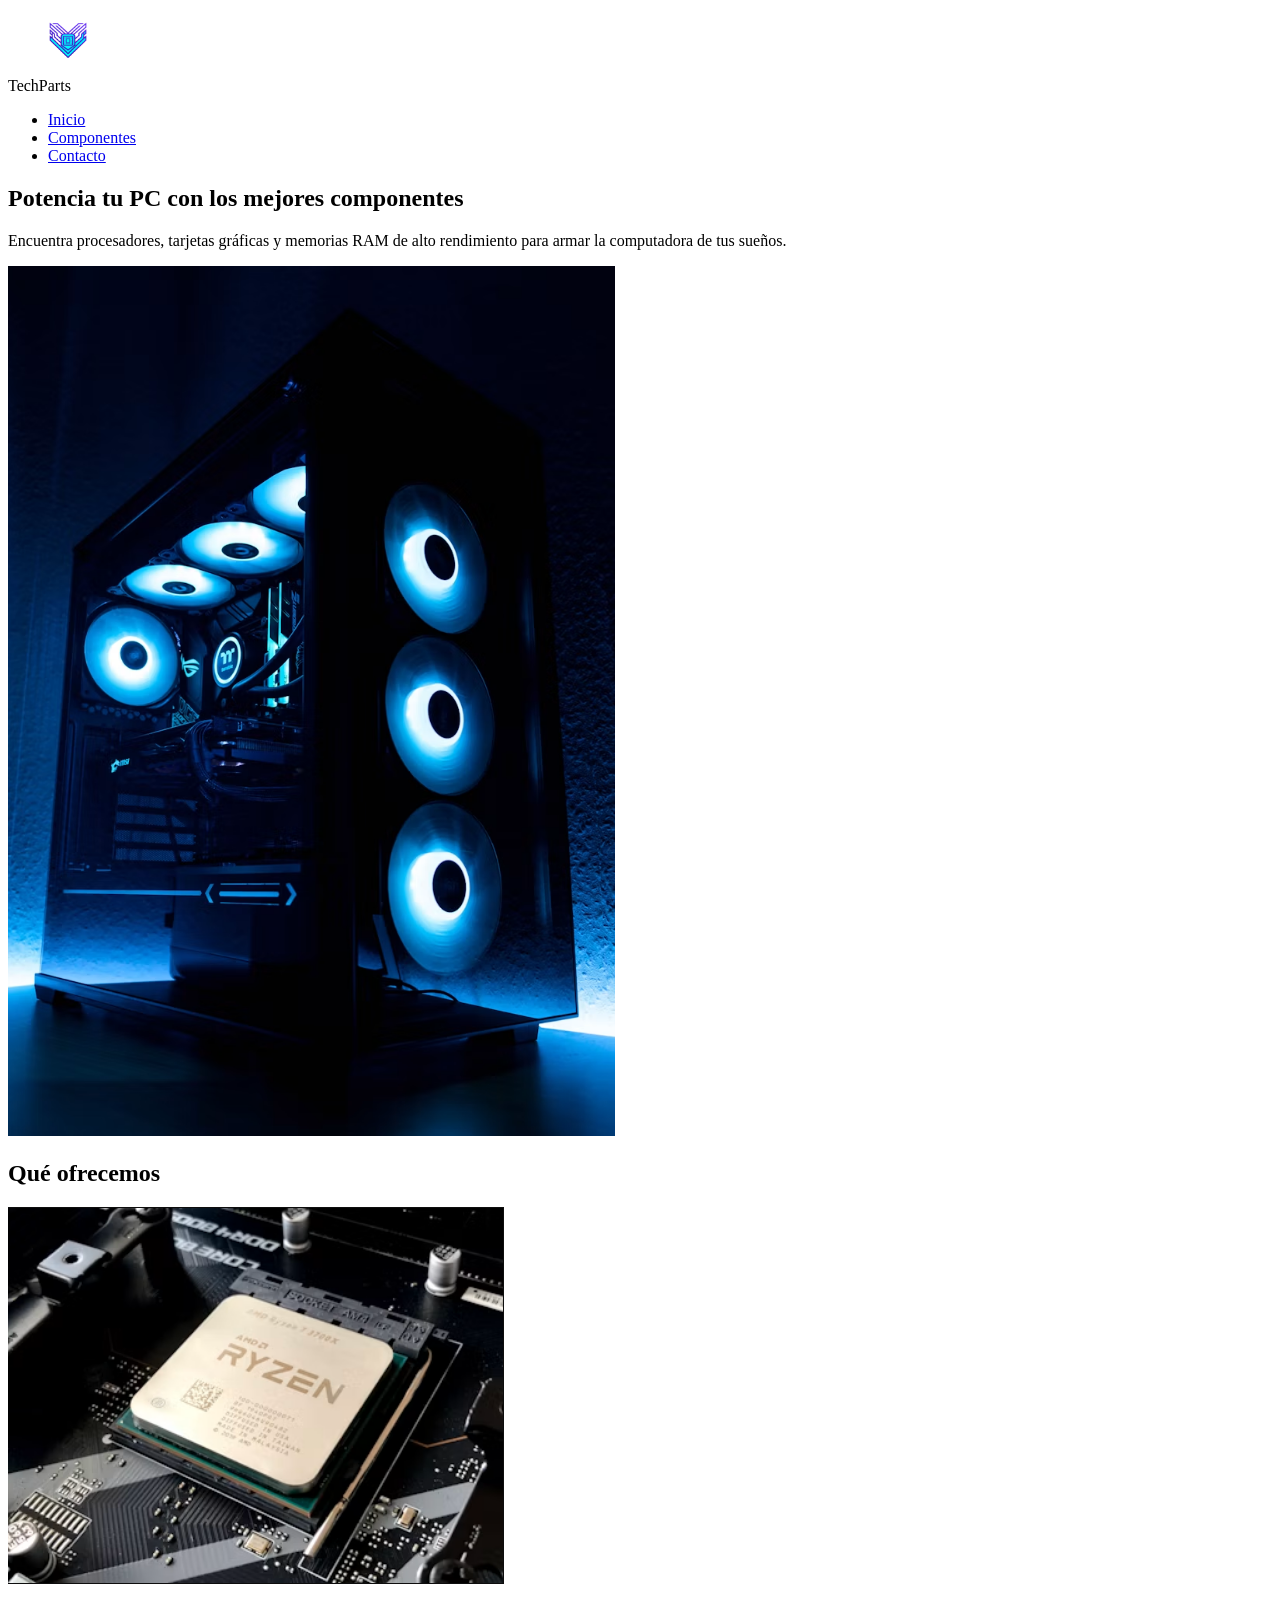
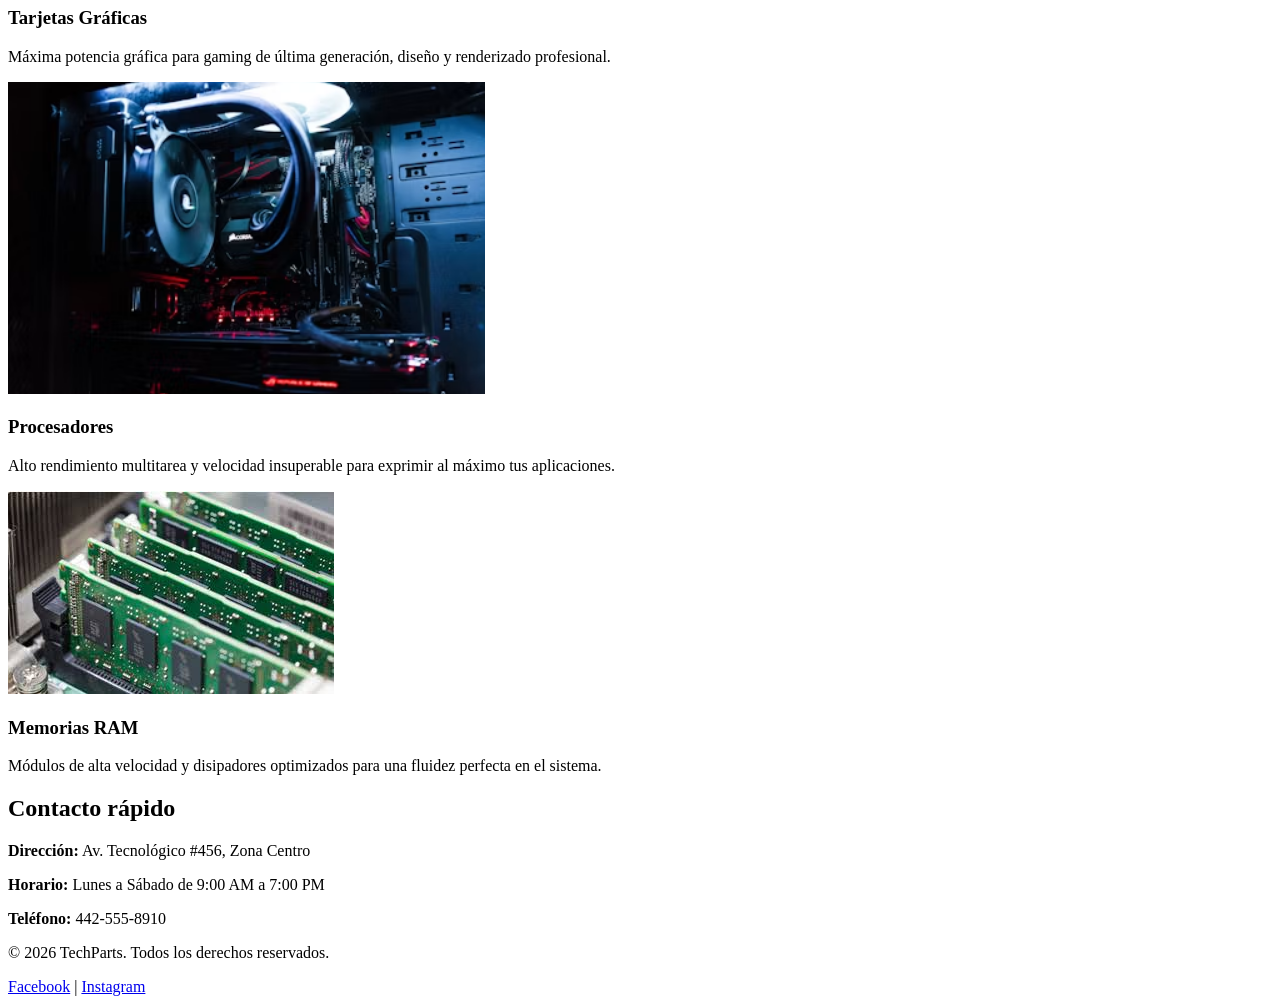
==== index.html @ ab0c5334 "Subir página web básica" ====
<!DOCTYPE html>
<html lang="es">
<head>
    <meta charset="UTF-8">
    <meta name="viewport" content="width=device-width, initial-scale=1.0">
    <title> SupportTech </title>
    <link rel="stylesheet" href="style.css">
</head>
<body>

    <header>
        <a href="index.html">
            <img src="logo tech.png" alt="Logo TechParts" width="120">
        </a>
        <div class="logo">TechParts</div>
        <nav>
            <ul>
                <li><a href="#">Inicio</a></li>
                <li><a href="#">Componentes</a></li>
                <li><a href="#">Contacto</a></li>
            </ul>
        </nav>
    </header>

    <main>
        <section class="hero">
            <h1>Potencia tu PC con los mejores componentes</h1>
            <p>Encuentra procesadores, tarjetas gráficas y memorias RAM de alto rendimiento para armar la computadora de tus sueños.</p>
            <img src="pc1.png" alt="Componentes de PC">
        </section>

        <section class="servicios">
            <h2>Qué ofrecemos</h2>
            <div class="tarjetas">
                <div class="tarjeta">
                    <img src="procesador.png" alt="Tarjetas Gráficas">
                    <h3>Tarjetas Gráficas</h3>
                    <p>Máxima potencia gráfica para gaming de última generación, diseño y renderizado profesional.</p>
                </div>
                <div class="tarjeta">
                    <img src="pc2.png" alt="Procesadores">
                    <h3>Procesadores</h3>
                    <p>Alto rendimiento multitarea y velocidad insuperable para exprimir al máximo tus aplicaciones.</p>
                </div>
                <div class="tarjeta">
                    <img src="ram.jpg" alt="Memorias RAM">
                    <h3>Memorias RAM</h3>
                    <p>Módulos de alta velocidad y disipadores optimizados para una fluidez perfecta en el sistema.</p>
                </div>
            </div>
        </section>

        <section class="contacto">
            <h2>Contacto rápido</h2>
            <p><strong>Dirección:</strong> Av. Tecnológico #456, Zona Centro</p>
            <p><strong>Horario:</strong> Lunes a Sábado de 9:00 AM a 7:00 PM</p>
            <p><strong>Teléfono:</strong> 442-555-8910</p>
        </section>
    </main>

    <footer>
        <p>&copy; 2026 TechParts. Todos los derechos reservados.</p>
        <div class="redes">
            <a href="#">Facebook</a> | <a href="#">Instagram</a>
        </div>
    </footer>

</body>
</html>
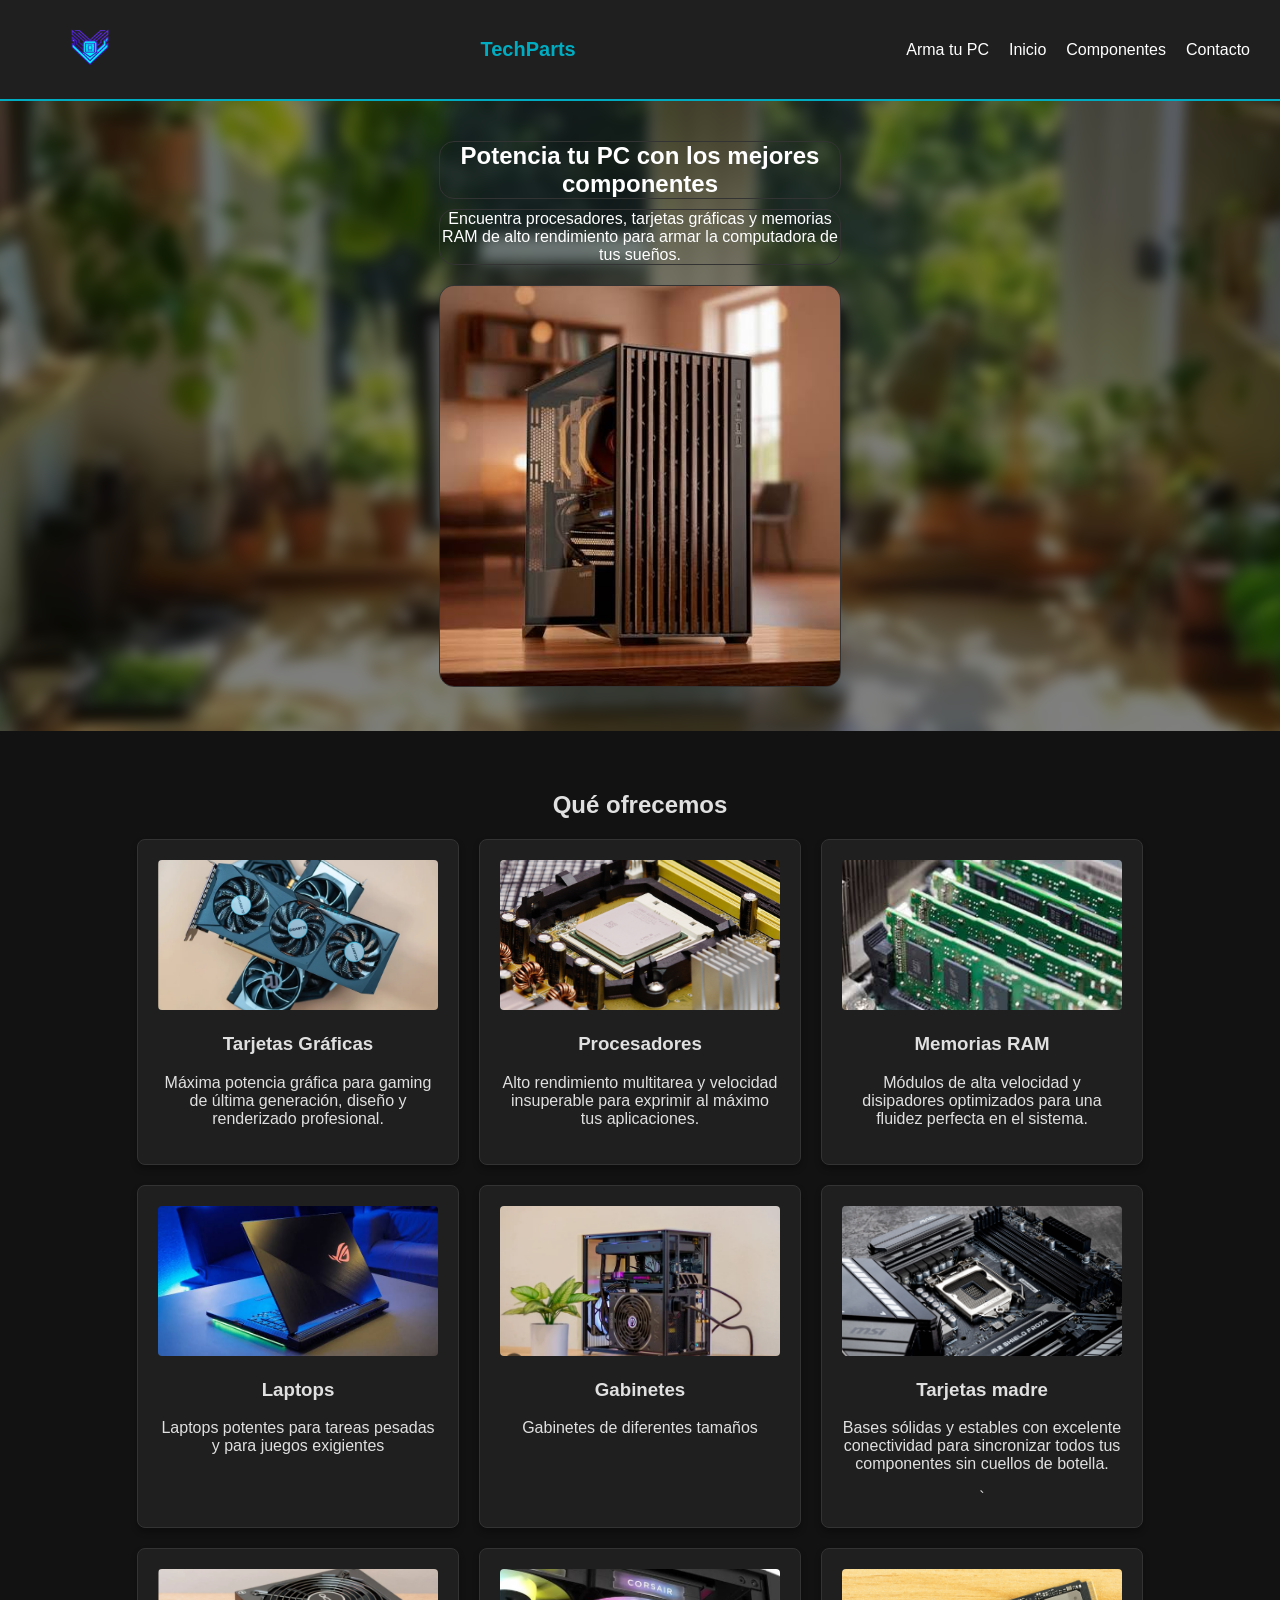
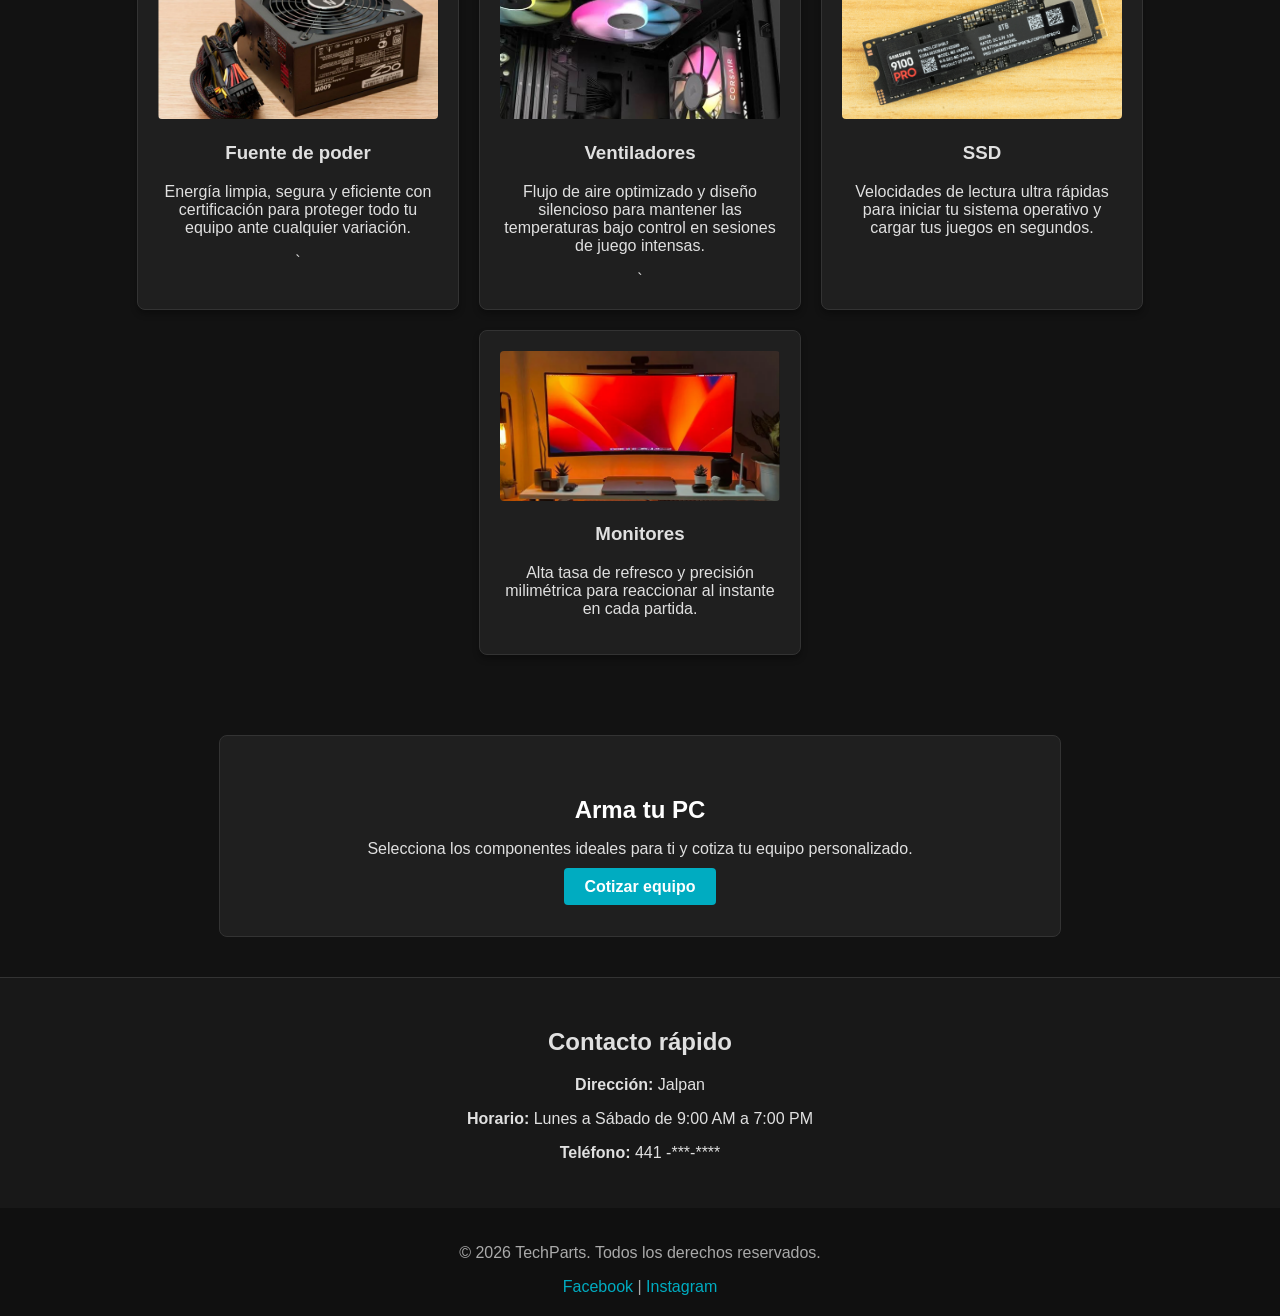
==== commit 15f2e051: "Actualizar diseño, estilos y nuevos componentes visuales" ====
--- a/index.html
+++ b/index.html
@@ -1,6 +1,7 @@
 <!DOCTYPE html>
 <html lang="es">
 <head>
+    <link rel="icon" type="image/png" href="logo tech.png">
     <meta charset="UTF-8">
     <meta name="viewport" content="width=device-width, initial-scale=1.0">
     <title> SupportTech </title>
@@ -15,9 +16,11 @@
         <div class="logo">TechParts</div>
         <nav>
             <ul>
+                <li><a href="#">Arma tu PC</a></li>
                 <li><a href="#">Inicio</a></li>
                 <li><a href="#">Componentes</a></li>
                 <li><a href="#">Contacto</a></li>
+                
             </ul>
         </nav>
     </header>
@@ -26,19 +29,19 @@
         <section class="hero">
             <h1>Potencia tu PC con los mejores componentes</h1>
             <p>Encuentra procesadores, tarjetas gráficas y memorias RAM de alto rendimiento para armar la computadora de tus sueños.</p>
-            <img src="pc1.png" alt="Componentes de PC">
+            <img src="mainpage.jpg" alt="Componentes de PC">
         </section>
 
         <section class="servicios">
-            <h2>Qué ofrecemos</h2>
+            <h2>Qué ofrecemos </h2>
             <div class="tarjetas">
                 <div class="tarjeta">
-                    <img src="procesador.png" alt="Tarjetas Gráficas">
+                    <img src="GPU.png" alt="Tarjetas Gráficas">
                     <h3>Tarjetas Gráficas</h3>
                     <p>Máxima potencia gráfica para gaming de última generación, diseño y renderizado profesional.</p>
                 </div>
                 <div class="tarjeta">
-                    <img src="pc2.png" alt="Procesadores">
+                    <img src="Procesador.jpg" alt="Procesadores">
                     <h3>Procesadores</h3>
                     <p>Alto rendimiento multitarea y velocidad insuperable para exprimir al máximo tus aplicaciones.</p>
                 </div>
@@ -47,14 +50,59 @@
                     <h3>Memorias RAM</h3>
                     <p>Módulos de alta velocidad y disipadores optimizados para una fluidez perfecta en el sistema.</p>
                 </div>
+                <div class="tarjeta">
+                 <img src="laptop.jpg" alt="Laptops">
+                 <h3>Laptops</h3>
+                 <P>Laptops potentes para tareas pesadas y para juegos exigientes </P>  
+                </div>
+                <div class="tarjeta">
+                    <img src="gabinete2.png" alt="Gabinetes">
+                    <h3>Gabinetes</h3>
+                    <p> Gabinetes de diferentes tamaños</p>
+                    </div>
+                     <div class="tarjeta">
+                    <img src="motherboardjpg.jpg" alt="Tarjetas madre">
+                    <h3>Tarjetas madre</h3>
+                    <p> Bases sólidas y estables con excelente conectividad para sincronizar todos tus componentes sin cuellos de botella.</p>`    
+                    </div>
+                    <div class="tarjeta">
+                    <img src="fuentedepoder.png" alt="Fuente de poder">
+                    <h3>Fuente de poder</h3>
+                    <p> Energía limpia, segura y eficiente con certificación para proteger todo tu equipo ante cualquier variación.</p>`    
+                    </div>
+                    <div class="tarjeta">
+                    <img src="ventiladoresjpg.jpg" alt="Ventiladores">
+                    <h3>Ventiladores</h3>
+                    <p> Flujo de aire optimizado y diseño silencioso para mantener las temperaturas bajo control en sesiones de juego intensas.</p>`    
+                    </div>
+                     <div class="tarjeta">
+                    <img src="SSD.jpg" alt="SSD">
+                    <h3>SSD</h3>
+                    <p> Velocidades de lectura ultra rápidas para iniciar tu sistema operativo y cargar tus juegos en segundos.</p>  
+                    </div>
+                       <div class="tarjeta">
+                    <img src="monitor.png" alt="Monitores">
+                    <h3>Monitores</h3>
+                    <p> Alta tasa de refresco y precisión milimétrica para reaccionar al instante en cada partida.</p>  
+                    </div>
+
+
+
+
             </div>
         </section>
 
+        <section class="armatupc">
+    <h2>Arma tu PC</h2>
+    <p>Selecciona los componentes ideales para ti y cotiza tu equipo personalizado.</p>
+    <a href="#" class="btn-cotizar">Cotizar equipo</a>
+</section>
+
         <section class="contacto">
             <h2>Contacto rápido</h2>
-            <p><strong>Dirección:</strong> Av. Tecnológico #456, Zona Centro</p>
+            <p><strong>Dirección:</strong> Jalpan </p>
             <p><strong>Horario:</strong> Lunes a Sábado de 9:00 AM a 7:00 PM</p>
-            <p><strong>Teléfono:</strong> 442-555-8910</p>
+            <p><strong>Teléfono:</strong> 441 -***-****</p>
         </section>
     </main>
 
--- a/style.css
+++ b/style.css
@@ -0,0 +1,167 @@
+body {
+    font-family: Arial, sans-serif;
+    margin: 0;
+    padding: 0;
+    background-color: #121212;
+    color: #e0e0e0;
+}
+
+header {
+    background-color: #1f1f1f;
+    color: white;
+    display: flex;
+    justify-content: space-between;
+    align-items: center;
+    padding: 15px 30px;
+    border-bottom: 2px solid #00acc1;
+}
+
+header .logo {
+    font-size: 20px;
+    font-weight: bold;
+    color: #00acc1;
+}
+
+header nav ul {
+    list-style: none;
+    margin: 0;
+    padding: 0;
+    display: flex;
+    gap: 20px;
+}
+
+header nav ul li a {
+    color: white;
+    text-decoration: none;
+}
+
+header nav ul li a:hover {
+    color: #00acc1;
+}
+
+.hero {
+    position: relative;
+    color: white;
+    text-align: center;
+    padding: 30px 20px;
+    overflow: hidden;
+}
+
+.hero::before {
+    content: "";
+    position: absolute;
+    top: 0;
+    left: 0;
+    width: 100%;
+    height: 100%;
+    background-image: url('setupblur.jpg');
+    background-size: cover;
+    background-position: center;
+    filter: blur(6px);
+    transform: scale(1.1);
+    z-index: 1;
+}
+
+.hero h1, .hero p, .hero img {
+    max-width: 400px;
+    width: 100%;
+    border-radius: 15px;
+    margin: 10px auto;
+    border: 1px solid #333;
+    position: relative;
+    z-index: 2;
+}
+
+.hero::after {
+    content: "";
+    position: absolute;
+    top: 0;
+    left: 0;
+    width: 100%;
+    height: 100%;
+    background-color: rgba(0, 0, 0, 0.5); 
+    z-index: 1;
+}
+
+.servicios {
+    padding: 40px 20px;
+    text-align: center;
+}
+
+.tarjetas {
+    display: flex;
+    justify-content: center;
+    gap: 20px;
+    flex-wrap: wrap;
+    margin-top: 20px;
+    text-align: center;
+}
+
+.tarjeta {
+    background: #1f1f1f;
+    padding: 20px;
+    border-radius: 8px;
+    width: 280px;
+    border: 1px solid #333;
+    box-shadow: 0 4px 6px rgba(0,0,0,0.3);
+    text-align: center;
+}
+
+.tarjeta img {
+    width: 100%;
+    height: 150px;
+    object-fit: cover;
+    border-radius: 4px;
+    text-align: center;
+}
+
+.contacto {
+    background-color: #181818;
+    padding: 30px;
+    text-align: center;
+    border-top: 1px solid #333;
+}
+
+footer {
+    background-color: #101010;
+    color: #aaa;
+    text-align: center;
+    padding: 20px;
+}
+
+footer a {
+    color: #00acc1;
+    text-decoration: none;
+}
+.armatupc {
+    background-color: #1f1f1f;
+    text-align: center;
+    padding: 40px 20px;
+    margin: 40px auto;
+    border-radius: 8px;
+    border: 1px solid #333;
+    max-width: 800px;
+}
+
+.armatupc h2 {
+    color: white;
+    margin-bottom: 10px;
+}
+
+.armatupc p {
+    color: #e0e0e0;
+    margin-bottom: 20px;
+}
+
+.btn-cotizar {
+    background-color: #00acc1;
+    color: white;
+    padding: 10px 20px;
+    text-decoration: none;
+    border-radius: 4px;
+    font-weight: bold;
+}
+
+.btn-cotizar:hover {
+    background-color: #00838f;
+}
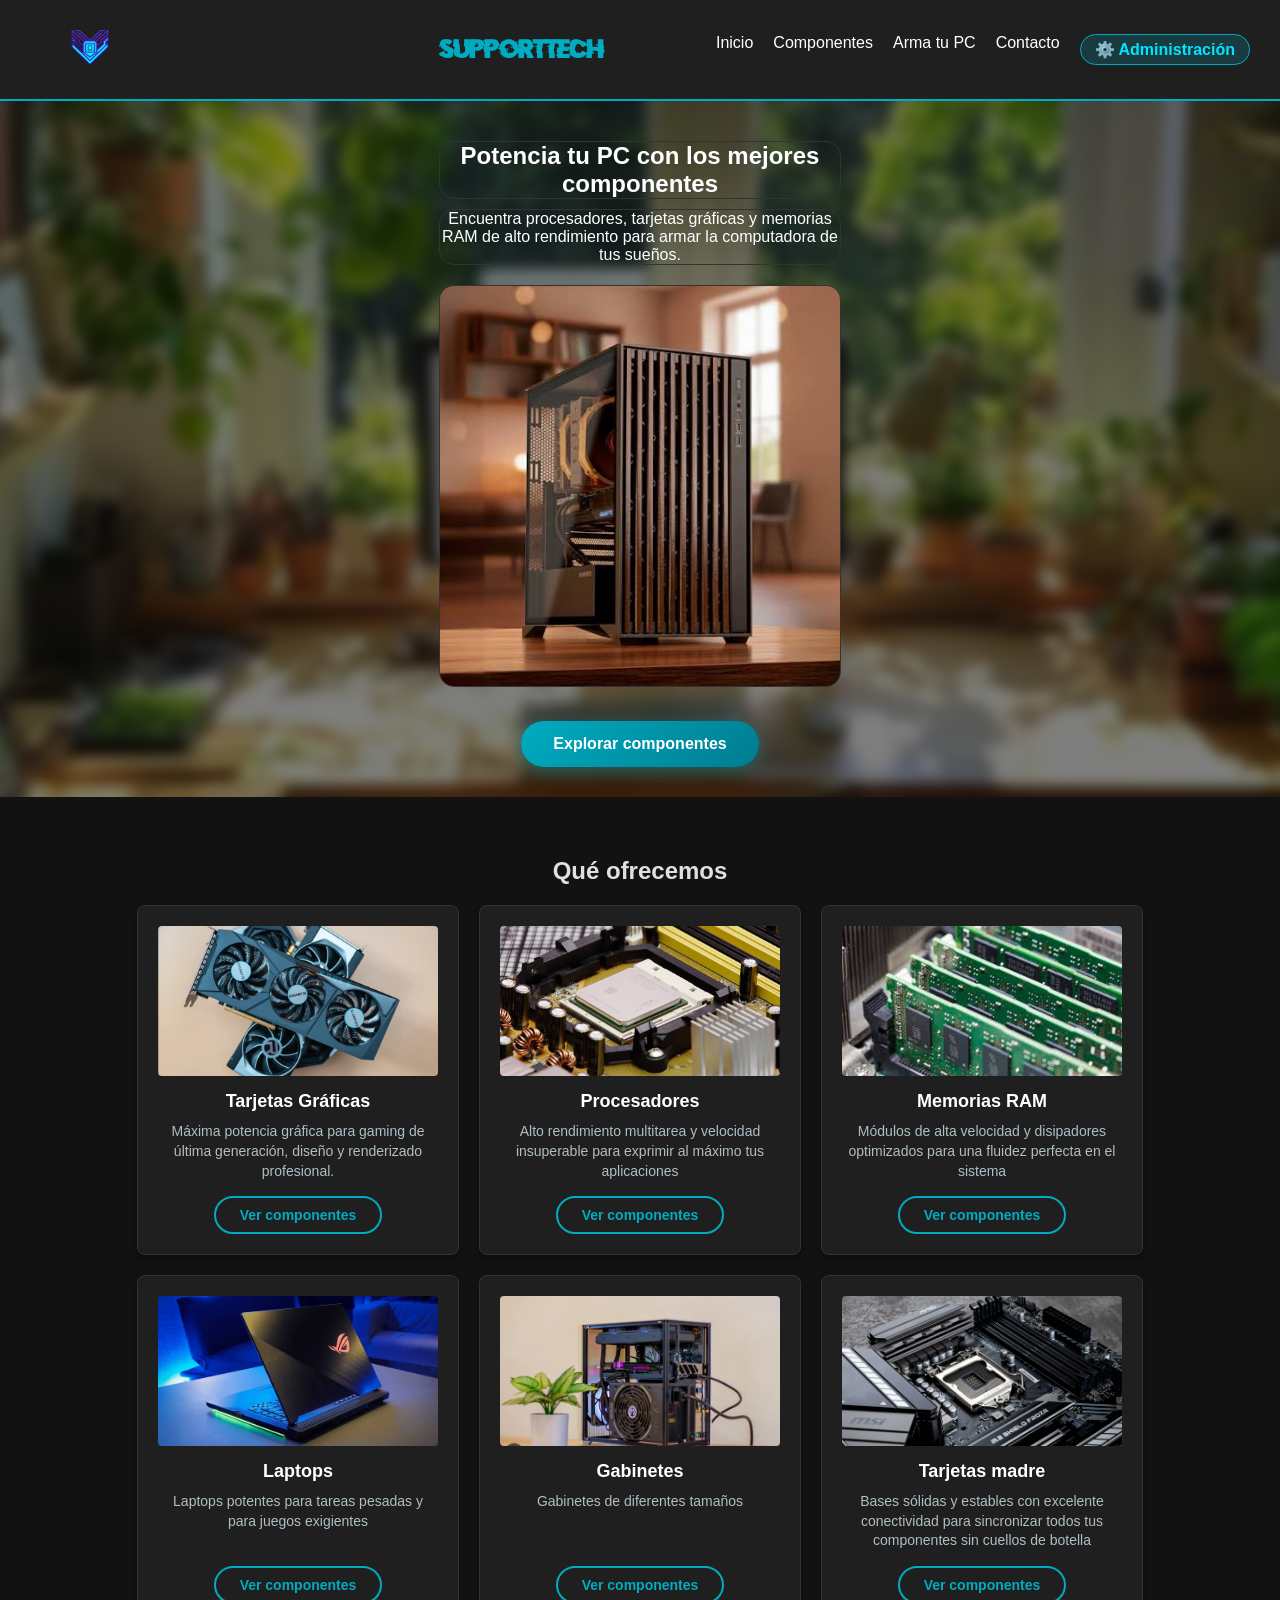
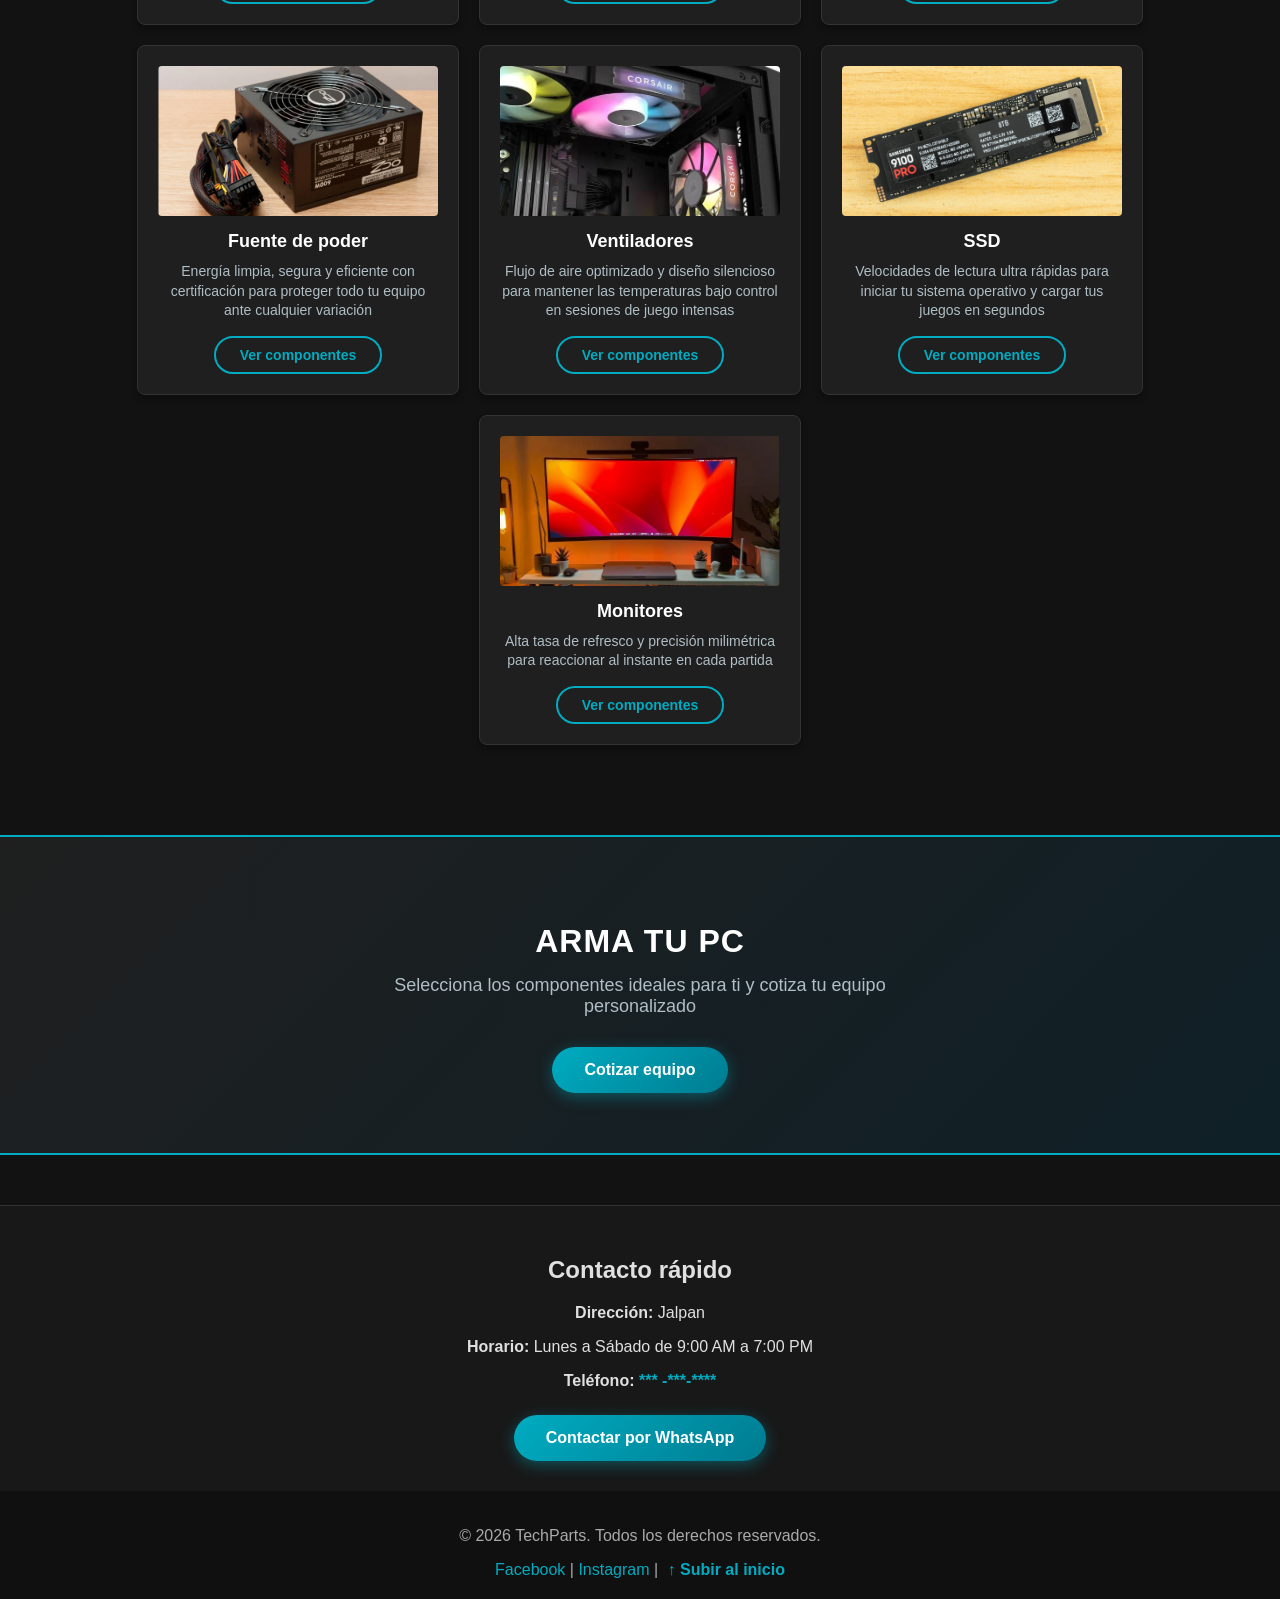
==== commit 1f894f87: "feat: agregar panel de administración para SupportTech Jalpan, inventario, punto de venta y reportes" ====
--- a/index.html
+++ b/index.html
@@ -1,7 +1,7 @@
 <!DOCTYPE html>
 <html lang="es">
 <head>
-    <link rel="icon" type="image/png" href="logo tech.png">
+    <link rel="icon" type="image/png" href="Assets/Main page image/logo tech.png">
     <meta charset="UTF-8">
     <meta name="viewport" content="width=device-width, initial-scale=1.0">
     <title> SupportTech </title>
@@ -11,105 +11,128 @@
 
     <header>
         <a href="index.html">
-            <img src="logo tech.png" alt="Logo TechParts" width="120">
+            <img src="Assets/Main page image/logo tech.png" alt="Logo TechParts" width="120">
         </a>
-        <div class="logo">TechParts</div>
+        <div class="logo">SupportTech</div>
         <nav>
             <ul>
-                <li><a href="#">Arma tu PC</a></li>
-                <li><a href="#">Inicio</a></li>
-                <li><a href="#">Componentes</a></li>
-                <li><a href="#">Contacto</a></li>
-                
+                <li><a href="#inicio">Inicio</a></li>
+                <li><a href="#componentes">Componentes</a></li>
+                <li><a href="#armatupc">Arma tu PC</a></li>
+                <li><a href="#contacto">Contacto</a></li>
+                <li><a href="admin.html" class="link-admin-nav" style="background: rgba(0, 172, 193, 0.2); border: 1px solid #00acc1; padding: 5px 14px; border-radius: 20px; font-weight: bold; color: #00e5ff; display: inline-flex; align-items: center; gap: 6px; transition: all 0.3s ease;">⚙️ Administración</a></li>
             </ul>
         </nav>
     </header>
 
     <main>
-        <section class="hero">
+        <section id="inicio" class="hero">
             <h1>Potencia tu PC con los mejores componentes</h1>
             <p>Encuentra procesadores, tarjetas gráficas y memorias RAM de alto rendimiento para armar la computadora de tus sueños.</p>
-            <img src="mainpage.jpg" alt="Componentes de PC">
-        </section>
-
-        <section class="servicios">
-            <h2>Qué ofrecemos </h2>
-            <div class="tarjetas">
-                <div class="tarjeta">
-                    <img src="GPU.png" alt="Tarjetas Gráficas">
-                    <h3>Tarjetas Gráficas</h3>
-                    <p>Máxima potencia gráfica para gaming de última generación, diseño y renderizado profesional.</p>
-                </div>
-                <div class="tarjeta">
-                    <img src="Procesador.jpg" alt="Procesadores">
-                    <h3>Procesadores</h3>
-                    <p>Alto rendimiento multitarea y velocidad insuperable para exprimir al máximo tus aplicaciones.</p>
-                </div>
-                <div class="tarjeta">
-                    <img src="ram.jpg" alt="Memorias RAM">
-                    <h3>Memorias RAM</h3>
-                    <p>Módulos de alta velocidad y disipadores optimizados para una fluidez perfecta en el sistema.</p>
-                </div>
-                <div class="tarjeta">
-                 <img src="laptop.jpg" alt="Laptops">
-                 <h3>Laptops</h3>
-                 <P>Laptops potentes para tareas pesadas y para juegos exigientes </P>  
-                </div>
-                <div class="tarjeta">
-                    <img src="gabinete2.png" alt="Gabinetes">
-                    <h3>Gabinetes</h3>
-                    <p> Gabinetes de diferentes tamaños</p>
-                    </div>
-                     <div class="tarjeta">
-                    <img src="motherboardjpg.jpg" alt="Tarjetas madre">
-                    <h3>Tarjetas madre</h3>
-                    <p> Bases sólidas y estables con excelente conectividad para sincronizar todos tus componentes sin cuellos de botella.</p>`    
-                    </div>
-                    <div class="tarjeta">
-                    <img src="fuentedepoder.png" alt="Fuente de poder">
-                    <h3>Fuente de poder</h3>
-                    <p> Energía limpia, segura y eficiente con certificación para proteger todo tu equipo ante cualquier variación.</p>`    
-                    </div>
-                    <div class="tarjeta">
-                    <img src="ventiladoresjpg.jpg" alt="Ventiladores">
-                    <h3>Ventiladores</h3>
-                    <p> Flujo de aire optimizado y diseño silencioso para mantener las temperaturas bajo control en sesiones de juego intensas.</p>`    
-                    </div>
-                     <div class="tarjeta">
-                    <img src="SSD.jpg" alt="SSD">
-                    <h3>SSD</h3>
-                    <p> Velocidades de lectura ultra rápidas para iniciar tu sistema operativo y cargar tus juegos en segundos.</p>  
-                    </div>
-                       <div class="tarjeta">
-                    <img src="monitor.png" alt="Monitores">
-                    <h3>Monitores</h3>
-                    <p> Alta tasa de refresco y precisión milimétrica para reaccionar al instante en cada partida.</p>  
-                    </div>
-
-
-
-
+            <img src="Assets/Main page image/mainpage.jpg" alt="Componentes de PC">
+            <div class="hero-actions">
+                <a href="#componentes" class="btn-cotizar">Explorar componentes</a>
             </div>
         </section>
 
-        <section class="armatupc">
-    <h2>Arma tu PC</h2>
-    <p>Selecciona los componentes ideales para ti y cotiza tu equipo personalizado.</p>
-    <a href="#" class="btn-cotizar">Cotizar equipo</a>
-</section>
+        <section id="componentes" class="servicios">
+            <h2>Qué ofrecemos</h2>
+            <div class="tarjetas">
+                <div class="tarjeta">
+                    <img src="Assets/Main page image/GPU.png" alt="Tarjetas Gráficas">
+                    <h3>Tarjetas Gráficas</h3>
+                    <p>Máxima potencia gráfica para gaming de última generación, diseño y renderizado profesional.</p>
+                    <a href="graficas.html" class="btn-tarjeta">Ver componentes</a>
+                </div>
 
-        <section class="contacto">
+                <div class="tarjeta">
+                    <img src="Assets/Main page image/Procesador.jpg" alt="Procesadores">
+                    <h3>Procesadores</h3>
+                    <p>Alto rendimiento multitarea y velocidad insuperable para exprimir al máximo tus aplicaciones</p>
+                    <a href="procesadores.html" class="btn-tarjeta">Ver componentes</a>
+                </div>
+
+                <div class="tarjeta">
+                    <img src="Assets/Main page image/ram.jpg" alt="Memorias RAM">
+                    <h3>Memorias RAM</h3>
+                    <p>Módulos de alta velocidad y disipadores optimizados para una fluidez perfecta en el sistema</p>
+                    <a href="ram.html" class="btn-tarjeta">Ver componentes</a>
+                </div>
+
+                <div class="tarjeta">
+                    <img src="Assets/Main page image/laptop.jpg" alt="Laptops">
+                    <h3>Laptops</h3>
+                    <p>Laptops potentes para tareas pesadas y para juegos exigientes</p>
+                    <a href="laptops.html" class="btn-tarjeta">Ver componentes</a>
+                </div>
+
+                <div class="tarjeta">
+                    <img src="Assets/Main page image/gabinete2.png" alt="Gabinetes">
+                    <h3>Gabinetes</h3>
+                    <p>Gabinetes de diferentes tamaños</p>
+                    <a href="gabinetes.html" class="btn-tarjeta">Ver componentes</a>
+                </div>
+
+                <div class="tarjeta">
+                    <img src="Assets/Main page image/motherboardjpg.jpg" alt="Tarjetas madre">
+                    <h3>Tarjetas madre</h3>
+                    <p>Bases sólidas y estables con excelente conectividad para sincronizar todos tus componentes sin cuellos de botella</p>
+                    <a href="motherboards.html" class="btn-tarjeta">Ver componentes</a>
+                </div>
+
+                <div class="tarjeta">
+                    <img src="Assets/Main page image/fuentedepoder.png" alt="Fuente de poder">
+                    <h3>Fuente de poder</h3>
+                    <p>Energía limpia, segura y eficiente con certificación para proteger todo tu equipo ante cualquier variación</p>
+                    <a href="fuentes.html" class="btn-tarjeta">Ver componentes</a>
+                </div>
+
+                <div class="tarjeta">
+                    <img src="Assets/Main page image/ventiladoresjpg.jpg" alt="Ventiladores">
+                    <h3>Ventiladores</h3>
+                    <p>Flujo de aire optimizado y diseño silencioso para mantener las temperaturas bajo control en sesiones de juego intensas</p>
+                    <a href="ventiladores.html" class="btn-tarjeta">Ver componentes</a>
+                </div>
+
+                <div class="tarjeta">
+                    <img src="Assets/Main page image/SSD.jpg" alt="SSD">
+                    <h3>SSD</h3>
+                    <p>Velocidades de lectura ultra rápidas para iniciar tu sistema operativo y cargar tus juegos en segundos</p>
+                    <a href="ssd.html" class="btn-tarjeta">Ver componentes</a>
+                </div>
+
+                <div class="tarjeta">
+                    <img src="Assets/Main page image/monitor.png" alt="Monitores">
+                    <h3>Monitores</h3>
+                    <p>Alta tasa de refresco y precisión milimétrica para reaccionar al instante en cada partida</p>
+                    <a href="monitores.html" class="btn-tarjeta">Ver componentes</a>
+                </div>
+            </div>
+        </section>
+
+        <section id="armatupc" class="armatupc">
+            <h2>Arma tu PC</h2>
+            <p>Selecciona los componentes ideales para ti y cotiza tu equipo personalizado</p>
+            <a href="#contacto" class="btn-cotizar">Cotizar equipo</a>
+        </section>
+
+        <section id="contacto" class="contacto">
             <h2>Contacto rápido</h2>
-            <p><strong>Dirección:</strong> Jalpan </p>
+            <p><strong>Dirección:</strong> Jalpan</p>
             <p><strong>Horario:</strong> Lunes a Sábado de 9:00 AM a 7:00 PM</p>
-            <p><strong>Teléfono:</strong> 441 -***-****</p>
+            <p><strong>Teléfono:</strong> <a href="tel:4410000000" class="link-contacto">*** -***-****</a></p>
+            <div class="contacto-acciones">
+                <a href="https://wa.me/" target="_blank" rel="noopener noreferrer" class="btn-cotizar">Contactar por WhatsApp</a>
+            </div>
         </section>
     </main>
 
     <footer>
         <p>&copy; 2026 TechParts. Todos los derechos reservados.</p>
         <div class="redes">
-            <a href="#">Facebook</a> | <a href="#">Instagram</a>
+            <a href="https://www.facebook.com" target="_blank" rel="noopener noreferrer">Facebook</a> | 
+            <a href="https://www.instagram.com" target="_blank" rel="noopener noreferrer">Instagram</a> | 
+            <a href="#inicio" class="link-arriba">↑ Subir al inicio</a>
         </div>
     </footer>
 
--- a/style.css
+++ b/style.css
@@ -1,3 +1,12 @@
+@font-face {
+    font-family: 'MiFuentePersonalizada';
+    src: url('Assets/Titulo/Doctor Glitch.otf') format('opentype');
+}
+
+html {
+    scroll-behavior: smooth;
+}
+
 body {
     font-family: Arial, sans-serif;
     margin: 0;
@@ -6,7 +15,12 @@
     color: #e0e0e0;
 }
 
+section {
+    scroll-margin-top: 20px;
+}
+
 header {
+    position: relative;
     background-color: #1f1f1f;
     color: white;
     display: flex;
@@ -17,6 +31,10 @@
 }
 
 header .logo {
+    position: relative;
+    left: 14%;
+    transform: translateX(-50%);
+    font-family: 'MiFuentePersonalizada', sans-serif;
     font-size: 20px;
     font-weight: bold;
     color: #00acc1;
@@ -37,6 +55,13 @@
 
 header nav ul li a:hover {
     color: #00acc1;
+}
+
+.link-admin-nav:hover {
+    background-color: #00acc1 !important;
+    color: #121212 !important;
+    box-shadow: 0 0 14px rgba(0, 172, 193, 0.6);
+    transform: translateY(-2px);
 }
 
 .hero {
@@ -54,7 +79,7 @@
     left: 0;
     width: 100%;
     height: 100%;
-    background-image: url('setupblur.jpg');
+    background-image: url('Assets/Main page image/setupblur.jpg');
     background-size: cover;
     background-position: center;
     filter: blur(6px);
@@ -105,6 +130,17 @@
     border: 1px solid #333;
     box-shadow: 0 4px 6px rgba(0,0,0,0.3);
     text-align: center;
+    display: flex;
+    flex-direction: column;
+    justify-content: space-between;
+    align-items: center;
+    transition: transform 0.3s ease, border-color 0.3s ease, box-shadow 0.3s ease;
+}
+
+.tarjeta:hover {
+    transform: translateY(-5px);
+    border-color: #00acc1;
+    box-shadow: 0 8px 16px rgba(0, 172, 193, 0.25);
 }
 
 .tarjeta img {
@@ -115,6 +151,221 @@
     text-align: center;
 }
 
+.tarjeta h3 {
+    margin: 15px 0 10px 0;
+    color: #ffffff;
+    font-size: 18px;
+}
+
+.tarjeta p {
+    color: #b0bec5;
+    font-size: 14px;
+    line-height: 1.4;
+    margin: 0 0 15px 0;
+    flex-grow: 1;
+}
+
+.btn-tarjeta {
+    display: inline-block;
+    padding: 9px 24px;
+    background-color: transparent;
+    color: #00acc1;
+    border: 2px solid #00acc1;
+    border-radius: 20px;
+    text-decoration: none;
+    font-weight: bold;
+    font-size: 14px;
+    transition: all 0.3s ease;
+}
+
+.btn-tarjeta:hover {
+    background-color: #00acc1;
+    color: #121212;
+    box-shadow: 0 0 12px rgba(0, 172, 193, 0.5);
+    transform: translateY(-2px);
+}
+
+/* Páginas de Componentes Individuales */
+.pagina-detalle {
+    max-width: 1000px;
+    margin: 40px auto;
+    padding: 0 20px;
+}
+
+.navegacion-volver {
+    margin-bottom: 25px;
+}
+
+.btn-volver-pagina {
+    display: inline-flex;
+    align-items: center;
+    gap: 8px;
+    color: #00acc1;
+    text-decoration: none;
+    font-size: 15px;
+    font-weight: bold;
+    padding: 8px 18px;
+    border: 1px solid #00acc1;
+    border-radius: 25px;
+    transition: all 0.3s ease;
+}
+
+.btn-volver-pagina:hover {
+    background-color: #00acc1;
+    color: #121212;
+    transform: translateX(-4px);
+    box-shadow: 0 0 12px rgba(0, 172, 193, 0.4);
+}
+
+.detalle-header {
+    text-align: center;
+    margin-bottom: 40px;
+}
+
+.detalle-header h1 {
+    font-size: 34px;
+    color: #ffffff;
+    margin-bottom: 10px;
+    text-transform: uppercase;
+    letter-spacing: 1px;
+}
+
+.detalle-header p {
+    color: #00acc1;
+    font-size: 16px;
+    margin: 0;
+}
+
+.grid-productos-detalle {
+    display: flex;
+    flex-direction: column;
+    gap: 30px;
+}
+
+.card-producto-detalle {
+    display: flex;
+    background: #1f1f1f;
+    border: 1px solid #333;
+    border-left: 5px solid #00acc1;
+    border-radius: 12px;
+    overflow: hidden;
+    box-shadow: 0 6px 18px rgba(0, 0, 0, 0.4);
+    transition: transform 0.3s ease, border-color 0.3s ease;
+}
+
+.card-producto-detalle:hover {
+    transform: translateY(-4px);
+    border-color: #00acc1;
+}
+
+.card-producto-detalle img {
+    width: 320px;
+    height: auto;
+    min-height: 250px;
+    object-fit: cover;
+    flex-shrink: 0;
+}
+
+.info-producto-detalle {
+    padding: 30px;
+    display: flex;
+    flex-direction: column;
+    justify-content: center;
+    flex-grow: 1;
+}
+
+.badge-stock {
+    display: inline-block;
+    background-color: rgba(0, 172, 193, 0.2);
+    color: #00acc1;
+    border: 1px solid #00acc1;
+    padding: 4px 12px;
+    border-radius: 20px;
+    font-size: 12px;
+    font-weight: bold;
+    text-transform: uppercase;
+    letter-spacing: 0.5px;
+    margin-bottom: 12px;
+    width: fit-content;
+}
+
+.info-producto-detalle h2 {
+    color: #ffffff;
+    font-size: 24px;
+    margin: 0 0 10px 0;
+}
+
+.desc-principal {
+    color: #b0bec5;
+    font-size: 15px;
+    line-height: 1.5;
+    margin: 0 0 18px 0;
+}
+
+.specs-lista {
+    list-style: none;
+    padding: 0;
+    margin: 0 0 25px 0;
+    display: grid;
+    gap: 10px;
+}
+
+.specs-lista li {
+    color: #e0e0e0;
+    font-size: 14px;
+    padding-left: 20px;
+    position: relative;
+}
+
+.specs-lista li::before {
+    content: "✔";
+    position: absolute;
+    left: 0;
+    color: #00acc1;
+    font-weight: bold;
+}
+
+.acciones-producto {
+    margin-top: 10px;
+}
+
+@media (max-width: 768px) {
+    .card-producto-detalle {
+        flex-direction: column;
+    }
+    .card-producto-detalle img {
+        width: 100%;
+        max-height: 240px;
+    }
+    .info-producto-detalle {
+        padding: 20px;
+    }
+}
+
+.armatupc {
+    background: linear-gradient(135deg, #1f1f1f, #0f2027);
+    text-align: center;
+    padding: 60px 20px;
+    margin: 50px 0;
+    border-top: 2px solid #00acc1;
+    border-bottom: 2px solid #00acc1;
+}
+
+.armatupc h2 {
+    color: white;
+    font-size: 32px;
+    margin-bottom: 15px;
+    text-transform: uppercase;
+    letter-spacing: 1px;
+}
+
+.armatupc p {
+    color: #b0bec5;
+    font-size: 18px;
+    max-width: 600px;
+    margin: 0 auto 30px auto;
+}
+
 .contacto {
     background-color: #181818;
     padding: 30px;
@@ -133,35 +384,57 @@
     color: #00acc1;
     text-decoration: none;
 }
-.armatupc {
-    background-color: #1f1f1f;
-    text-align: center;
-    padding: 40px 20px;
-    margin: 40px auto;
-    border-radius: 8px;
-    border: 1px solid #333;
-    max-width: 800px;
-}
-
-.armatupc h2 {
+
+.btn-cotizar {
+    background: linear-gradient(135deg, #00acc1, #007c91);
     color: white;
-    margin-bottom: 10px;
-}
-
-.armatupc p {
-    color: #e0e0e0;
-    margin-bottom: 20px;
-}
-
-.btn-cotizar {
-    background-color: #00acc1;
-    color: white;
-    padding: 10px 20px;
-    text-decoration: none;
-    border-radius: 4px;
-    font-weight: bold;
+    padding: 14px 32px;
+    text-decoration: none;
+    border-radius: 30px;
+    font-weight: bold;
+    font-size: 16px;
+    box-shadow: 0 4px 15px rgba(0, 172, 193, 0.4);
+    transition: all 0.3s ease;
+    display: inline-block;
 }
 
 .btn-cotizar:hover {
-    background-color: #00838f;
+    transform: translateY(-2px);
+    box-shadow: 0 6px 20px rgba(0, 172, 193, 0.6);
+    background: linear-gradient(135deg, #00bcd4, #0097a7);
+}
+
+.hero-actions {
+    margin-top: 20px;
+    position: relative;
+    z-index: 2;
+}
+
+.contacto-acciones {
+    margin-top: 25px;
+}
+
+.link-contacto {
+    color: #00acc1;
+    text-decoration: none;
+    font-weight: bold;
+    transition: color 0.2s ease;
+}
+
+.link-contacto:hover {
+    color: #00e5ff;
+    text-decoration: underline;
+}
+
+.link-arriba {
+    color: #00acc1;
+    text-decoration: none;
+    font-weight: bold;
+    margin-left: 5px;
+    transition: color 0.2s ease;
+}
+
+.link-arriba:hover {
+    color: #00e5ff;
+    text-decoration: underline;
 }
